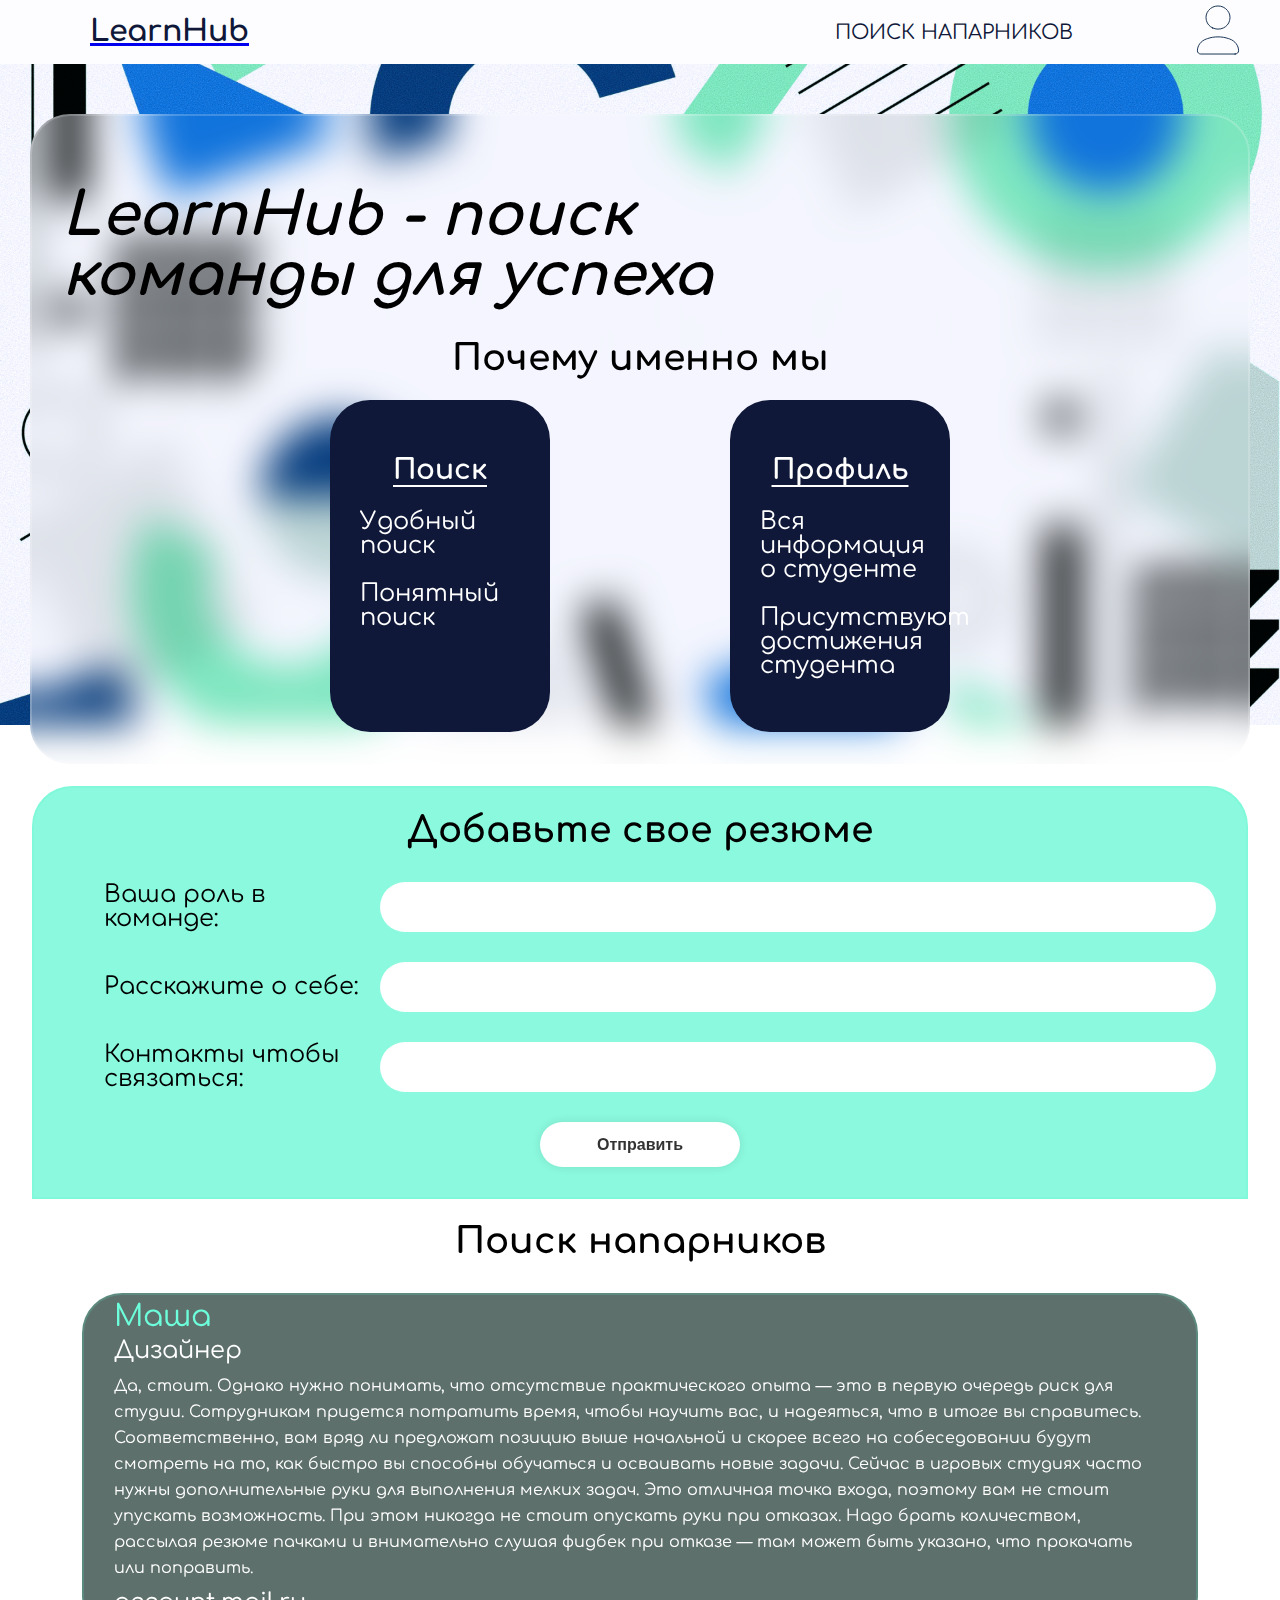
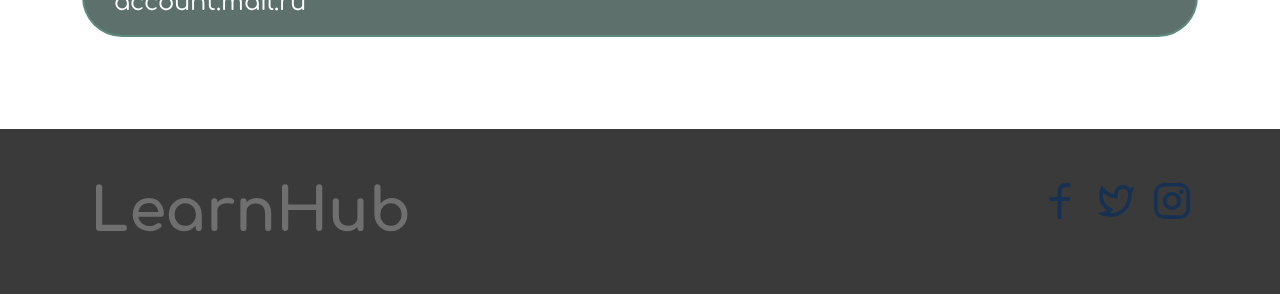
==== index.html @ a78d725a "Функция добавления нового пользователя" ====
<!DOCTYPE html>
<html lang="en">
<head>
    <meta charset="UTF-8">
    <link rel="preconnect" href="https://fonts.googleapis.com">
    <link rel="preconnect" href="https://fonts.gstatic.com" crossorigin>
    <link href="https://fonts.googleapis.com/css2?family=Comfortaa:wght@300..700&display=swap" rel="stylesheet">
    <link href="css/style.css" rel="stylesheet">

    <title>LearnHub</title>
</head>
<body>
    <header class="main-header">
        <nav class="main-nav">
            <a class="logo" href="#">
                <h1>LearnHub</h1>
            </a>
            <ul class="site-navigation">
                <li class="site-navigation-item">
                  <a href="#">Поиск напарников</a>
                </li>
            </ul>
            <a class="search" href="registration.html">
                <img src="img/icon.svg" width="50" height="50" alt="Профиль пользователя">
            </a>
        </nav>
    </header>
    <main class="main-content"> 
        <section class="information">
            <div class="hero">
                <h1>LearnHub - поиск команды для успеха</h1>
            </div>
    
            <div class="why-us">  
                <h2>Почему именно мы</h2>
                <def class="card-block">
                    <ul class="card">
                        <h3>Поиск</h3>
                        <li> 
                            <p>Удобный поиск</p>
                        </li>
                        <li> 
                            <p>Понятный поиск</p>
                        </li>
                    </ul>
                    <ul class="card">
                        <h3>Профиль</h3>
                        <li> 
                            <p>Вся информация о студенте</p>
                        </li>
                        <li> 
                            <p>Присутствуют достижения студента</p>
                        </li>
                    </ul>
                </def>
            </div>
        </section>

        <section class="finding-partner">
            <div class="addendum">
                <h2>Добавьте свое резюме</h2>
                <form action="">
                    <ul class="addendum-list">
                        <li class="input-box"><p>Ваша роль в команде:</p><input type="text" class="role" required></li>
                        <li class="input-box"><p>Расскажите о себе:</p><input type="text" class="about-me" required></li>
                        <li class="input-box"><p>Контакты чтобы связаться:</p><input type="text" class="contacts" required></li>
                    </ul>
                    <div style="text-align:center">
                        <button class="btn">Отправить</button>
                    </div>
                </form>
            </div>
            <div class="list" id = "out">
                <h2>Поиск напарников</h2>
                <div class="new-user">
                    <p class="name-user">Маша</p>
                    <p>Дизайнер</p>
                    <p class="about-me-user">Да, стоит. Однако нужно понимать, что отсутствие практического опыта — это в первую очередь риск для студии. 
                        Сотрудникам придется потратить время, чтобы научить вас, и надеяться, что в итоге вы справитесь. Соответственно, 
                        вам вряд ли предложат позицию выше начальной и скорее всего на собеседовании будут смотреть на то, как быстро вы 
                        способны обучаться и осваивать новые задачи.

                        Сейчас в игровых студиях часто нужны дополнительные руки для выполнения мелких задач. Это отличная точка входа, 
                        поэтому вам не стоит упускать возможность. При этом никогда не стоит опускать руки при отказах. Надо брать количеством, 
                        рассылая резюме пачками и внимательно слушая фидбек при отказе — там может быть указано, что прокачать или поправить.</p>
                    <p>account.mail.ru</p>
                </div>

            </div>
        </section>
    </main>
    <footer class="main-footer">
        <div class="footer-container">
            <a class="down-logo" href="#">
                <h1>LearnHub</h1>
            </a>
            <ul class="social-list">
                <li class="social-list-item"> 
                    <img src="img/facebook.svg" width="36" height="36" alt="Картика">
                </li>
                <li class="social-list-item">
                    <img src="img/twitter.svg" width="36" height="36" alt="Картика">
                </li>
                <li class="social-list-item">
                    <img src="img/instagram.svg" width="36" height="36" alt="Картика">
                </li>
            </ul>
        </div>
    </footer>
<script src="js/index-script.js"></script>
</body>
</html>
---- css/style.css ----
body {
    font-family: "Comfortaa";
    font-size: 24px;
    line-height: 24px;
    background-attachment: fixed;
    margin: 0;
    background-image: url("../img/background.jpg");
    background-repeat: no-repeat;
    background-size: contain;
}

.main-header {
    background: #fdfdff;
    position: fixed;
    top: 0;
    z-index: 4;

    width: 90vw;
    padding: 0 90px;
    margin-bottom: 15px;
}

.main-nav{
    display: flex;
}

.logo {
    margin-right: auto;
}

.logo h1{
    font-size: 30px;
    color: #0F1839;
}

.site-navigation {
    padding: 0;
    margin: auto 0;
    list-style: none;
}

.site-navigation-item a {
    font-size: 20px;
    line-height: 18px;
    color: #0F1839;
    text-transform: uppercase;
    text-decoration: none;
}

.search {
    width: 49px;
    margin: auto 0;
}
  
.search {
    margin-left: 120px;
}

.main-content {
    color: #000000;
    margin-top: 74px;
    padding-top: 40px;
    padding-bottom: 40px;
}

/* Блок information */
.hero {
    width: 1480px;
    margin: 0 auto;
    margin-bottom: 40px;
}

.hero h1 {
    font-size: 60px;
    line-height: 60px;
    font-style: italic;
    width: 870px;
}

.hero-img {
    width: 304px;
    margin-right: 50px;
}

.why-us {
    width: 620px;
    margin: 0 auto;
}

.why-us h2 {
    text-align: center;
}

.card-block {
    display: flex;
    justify-content: space-between;
}

.card {
    color: #ffffff;
    background-color: #0F1839;
    width: 160px;
    margin: 0;
    padding: 30px;
    list-style: none;
    border-radius: 40px;
}

h3 {
    text-decoration: underline;
    text-decoration-color: #ffffff;
    text-underline-position: under;
    text-align: center;
}

.information {
    background: transparent;
    border: 2px solid rgb(255, 255, 255, .2);
    backdrop-filter: blur(20px);

    margin: 0 30px;
    padding: 30px;
    border-radius: 40px;
    margin-bottom: 20px;
}

/* Блок finding-partner */
.finding-partner {
    background: transparent;
    border: 2px solid rgb(255, 255, 255, 0.2);
    backdrop-filter: blur(20px);

    padding: 0;
    margin: 0 30px;
    border-radius: 40px;
}

.addendum {
    background: rgba(88, 247, 207, 0.7);
    border: 2px solid rgba(88, 247, 207, 0.2);

    margin: 0;
    padding: 30px;
    border-radius: 40px 40px 0 0;
}

.addendum h2 {
    margin: 0;
    padding: 0;
    text-align: center;
    margin-bottom: 40px;
}

.addendum ul {
    margin: 0;
    padding: 0;
    list-style: none;
    margin-left: 40px;
}

.addendum .btn{
    width: 200px;
    height: 45px;
    background: #fff;
    border: none;
    outline: none;
    border-radius: 40px;
    box-shadow: 0 0 10px rgb(0, 0, 0, .1);
    cursor: pointer;
    font-size: 16px;
    color: #333;
    font-weight: 600;
}

.addendum .btn:active{
    background: #000000;
    color: #ffffff;
}

.addendum-list li {
    margin: 0;
    padding: 0;
    display: flex;
}

.addendum-list p {
    margin: 0;
    padding: 0;
    width: 400px;
    margin: auto 0;
}

.addendum .input-box{
    width: 100%;
    height: 50px;
    margin: 30px 0;
    position: relative;
}

.input-box input{
    width: 100%;
    background: #fff;
    border: none;
    outline: none;
    border: 2px solid rgb(255, 255, 255, .2);
    border-radius: 40px;
    font-size: 16px;
    color: #000000;
    padding: 20px 45px 20px 20px;
}

.list {
    margin: 0;
    padding: 30px;
}

.list h2 {
    margin: 0;
    padding: 0;
    text-align: center;
    margin-bottom: 40px;
}

.new-user {
    background: rgba(24, 51, 44, 0.7);
    border: 2px solid rgba(88, 247, 207, 0.2);
    color: rgb(255, 255, 255);

    margin: 0;
    padding: 0;
    margin: 20px;
    padding: 10px 30px;
    border-radius: 40px;
}

.new-user p {
    margin: 0;
    padding: 0;
    margin-bottom: 10px;
}

.name-user {
    font-size: 30px;
    color: rgb(109, 255, 219);
}

.about-me-user {
    font-size: 16px;
    font-weight: 400;
    line-height: 26px;
}

/* Блок footer */
.main-footer {
    background-color: #3A3A3A;
    padding: 30px 90px;
}

.footer-container {
    display: flex;
    justify-content: space-between;
}

.down-logo {
    font-size: 30px;
    text-decoration: none;
    color: #6F6F6F;
}

.social-list {
    display: flex;
    justify-content: space-between;
    list-style: none;
}

.social-list-item {
    margin-left: 20px;
}
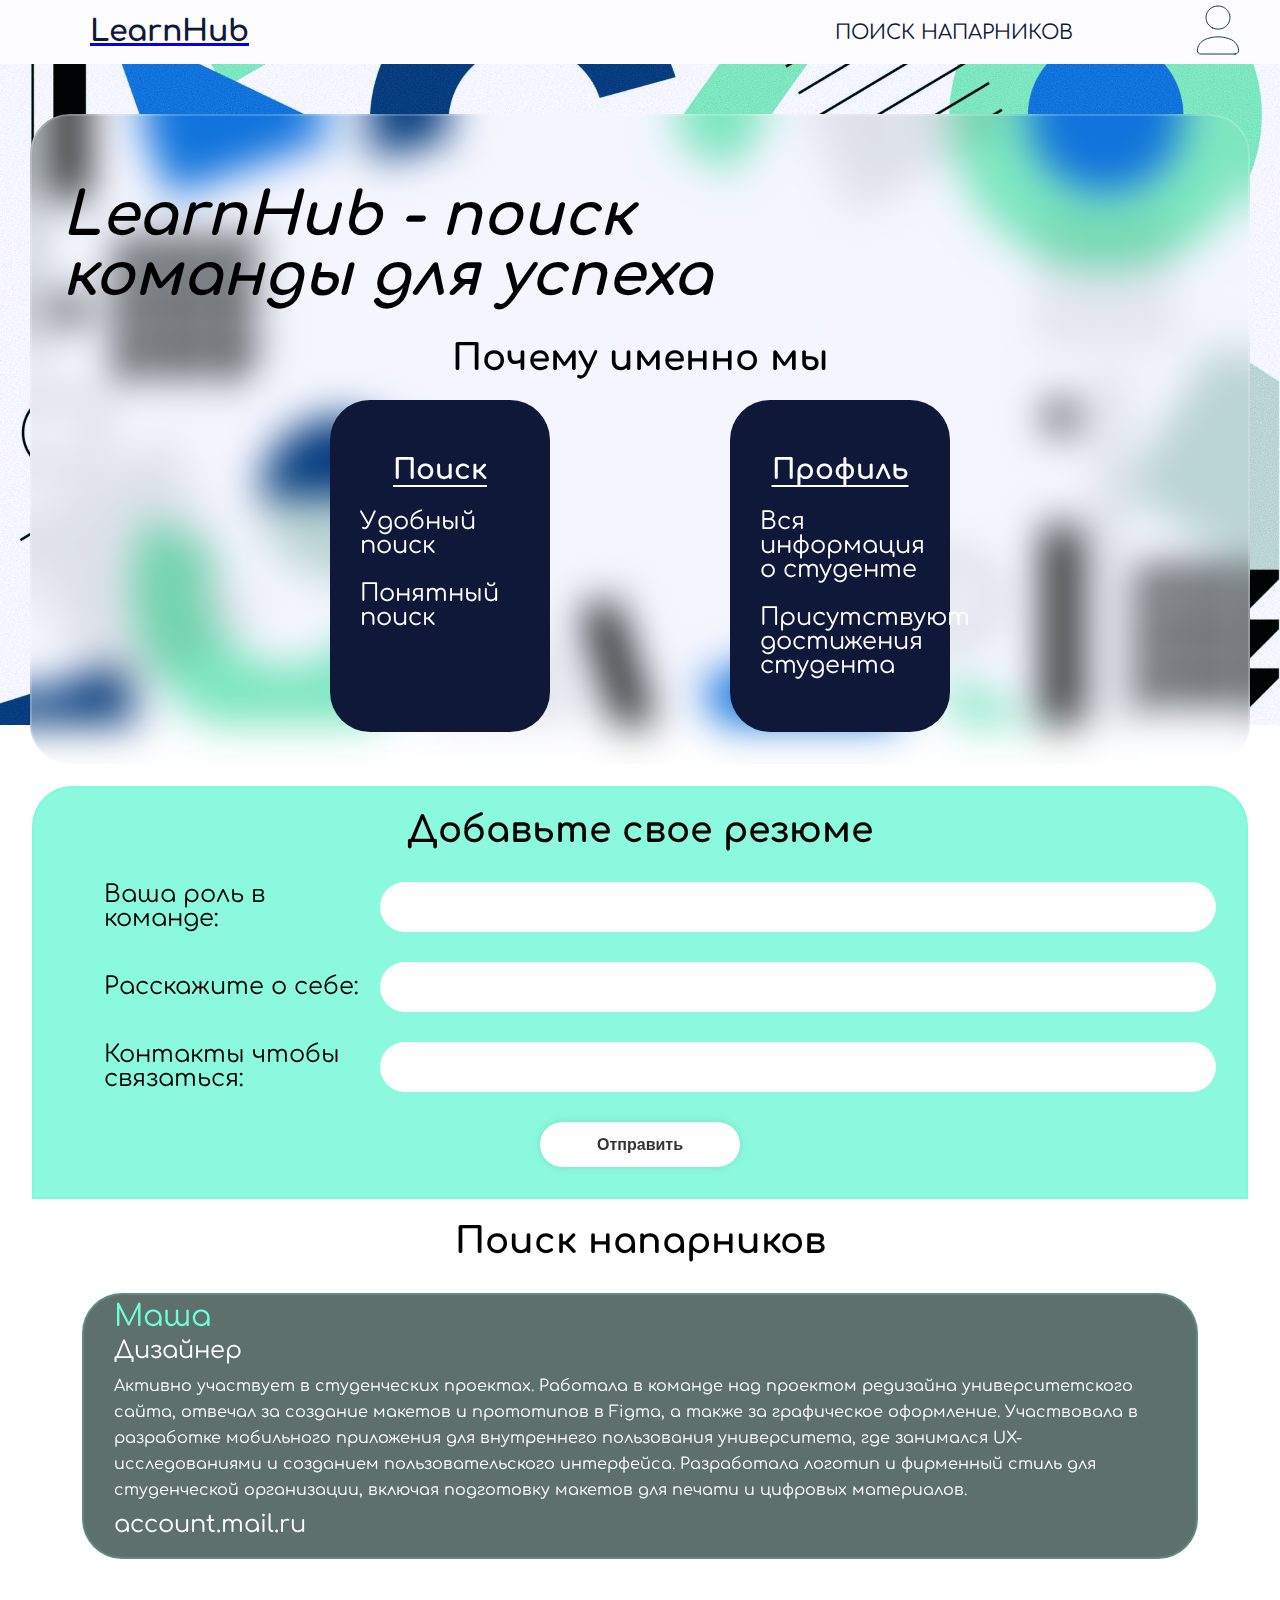
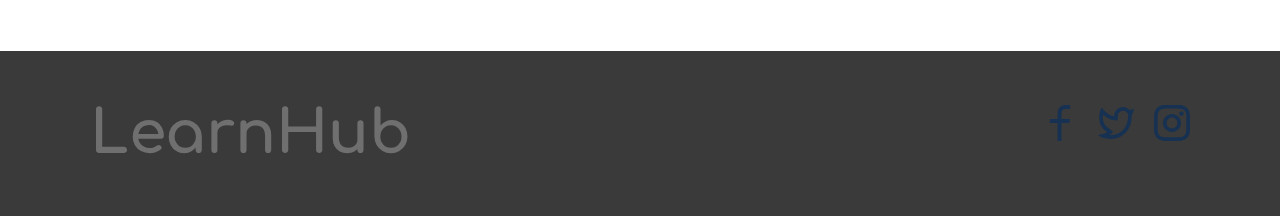
==== commit fad0128c: "Небольшая поправка" ====
--- a/index.html
+++ b/index.html
@@ -75,14 +75,11 @@
                 <div class="new-user">
                     <p class="name-user">Маша</p>
                     <p>Дизайнер</p>
-                    <p class="about-me-user">Да, стоит. Однако нужно понимать, что отсутствие практического опыта — это в первую очередь риск для студии. 
-                        Сотрудникам придется потратить время, чтобы научить вас, и надеяться, что в итоге вы справитесь. Соответственно, 
-                        вам вряд ли предложат позицию выше начальной и скорее всего на собеседовании будут смотреть на то, как быстро вы 
-                        способны обучаться и осваивать новые задачи.
-
-                        Сейчас в игровых студиях часто нужны дополнительные руки для выполнения мелких задач. Это отличная точка входа, 
-                        поэтому вам не стоит упускать возможность. При этом никогда не стоит опускать руки при отказах. Надо брать количеством, 
-                        рассылая резюме пачками и внимательно слушая фидбек при отказе — там может быть указано, что прокачать или поправить.</p>
+                    <p class="about-me-user">Активно участвует в студенческих проектах. Работала в команде над проектом редизайна 
+                        университетского сайта, отвечал за создание макетов и прототипов в Figma, а также за графическое оформление. 
+                        Участвовала в разработке мобильного приложения для внутреннего пользования университета, где занимался UX-исследованиями 
+                        и созданием пользовательского интерфейса. Разработала логотип и фирменный стиль для студенческой организации, включая 
+                        подготовку макетов для печати и цифровых материалов.</p>
                     <p>account.mail.ru</p>
                 </div>
 
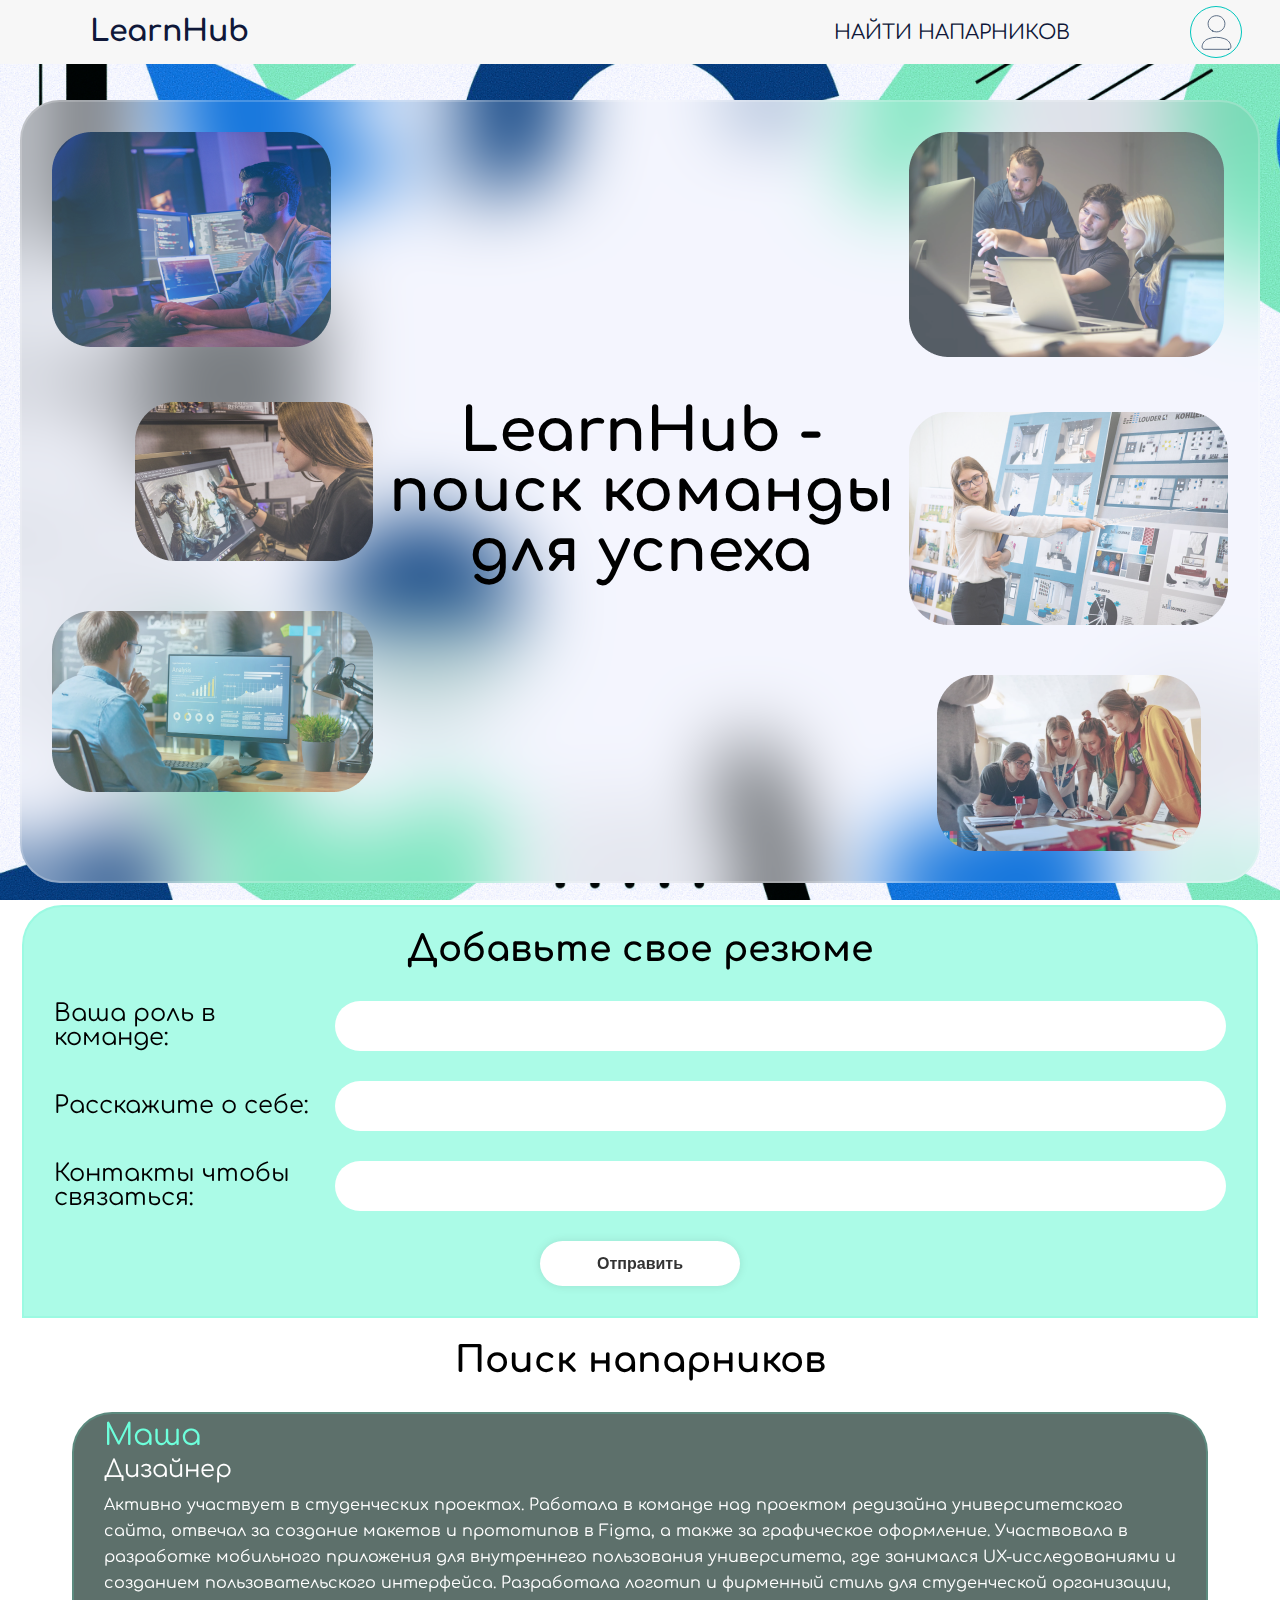
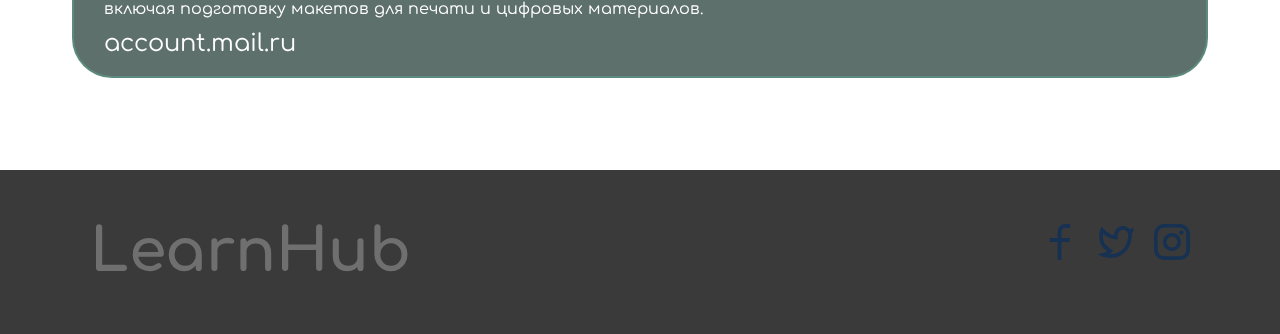
==== commit 312feef7: "Новый блок information" ====
--- a/index.html
+++ b/index.html
@@ -17,46 +17,32 @@
             </a>
             <ul class="site-navigation">
                 <li class="site-navigation-item">
-                  <a href="#">Поиск напарников</a>
+                  <a href="#finding-partner-1" onclick="slowScroll('#finding-partner-1')">Найти напарников</a>
                 </li>
             </ul>
             <a class="search" href="registration.html">
-                <img src="img/icon.svg" width="50" height="50" alt="Профиль пользователя">
+                <img src="img/icon.svg" width="35" height="35" alt="Профиль пользователя">
             </a>
         </nav>
     </header>
     <main class="main-content"> 
         <section class="information">
-            <div class="hero">
+            <div class="image1-column">
+                <img src="img/image-6.png" width="279" height="215" alt="Картинка">
+                <img src="img/image-1.png" width="238" height="159" alt="Картинка">
+                <img src="img/image-2.png" width="321" height="181" alt="Картинка">
+            </div>
+            <div class="title">
                 <h1>LearnHub - поиск команды для успеха</h1>
             </div>
-    
-            <div class="why-us">  
-                <h2>Почему именно мы</h2>
-                <def class="card-block">
-                    <ul class="card">
-                        <h3>Поиск</h3>
-                        <li> 
-                            <p>Удобный поиск</p>
-                        </li>
-                        <li> 
-                            <p>Понятный поиск</p>
-                        </li>
-                    </ul>
-                    <ul class="card">
-                        <h3>Профиль</h3>
-                        <li> 
-                            <p>Вся информация о студенте</p>
-                        </li>
-                        <li> 
-                            <p>Присутствуют достижения студента</p>
-                        </li>
-                    </ul>
-                </def>
+            <div class="image2-column">
+                <img src="img/image-3.png" width="315" height="225" alt="Картинка">
+                <img src="img/image-4.png" width="319" height="213" alt="Картинка">
+                <img src="img/image-5.png" width="264" height="176" alt="Картинка">
             </div>
         </section>
 
-        <section class="finding-partner">
+        <section class="finding-partner" id="finding-partner-1">
             <div class="addendum">
                 <h2>Добавьте свое резюме</h2>
                 <form action="">
@@ -82,7 +68,6 @@
                         подготовку макетов для печати и цифровых материалов.</p>
                     <p>account.mail.ru</p>
                 </div>
-
             </div>
         </section>
     </main>
@@ -105,5 +90,6 @@
         </div>
     </footer>
 <script src="js/index-script.js"></script>
+<script src="https://ajax.googleapis.com/ajax/libs/jquery/3.7.1/jquery.min.js"></script>
 </body>
 </html>--- a/css/style.css
+++ b/css/style.css
@@ -6,11 +6,11 @@
     margin: 0;
     background-image: url("../img/background.jpg");
     background-repeat: no-repeat;
-    background-size: contain;
+    background-size: cover;
 }
 
 .main-header {
-    background: #fdfdff;
+    background: #f7f7f7;
     position: fixed;
     top: 0;
     z-index: 4;
@@ -26,6 +26,7 @@
 
 .logo {
     margin-right: auto;
+    text-decoration: none;
 }
 
 .logo h1{
@@ -47,96 +48,100 @@
     text-decoration: none;
 }
 
-.search {
-    width: 49px;
-    margin: auto 0;
+.site-navigation-item a:hover {
+    opacity: 0.5;
+}
+
+.site-navigation-item a:active {
+    opacity: 0.3;
 }
   
 .search {
+    width: 50px;
+    height: 50px;
+    display: flex;
+    align-items: center;
+    justify-content: center;
+    margin: auto 0;
+
     margin-left: 120px;
+    border: 1px solid #00c6bd;
+    border-radius: 50%;
+}
+
+.search:hover {
+    opacity: 0.5;
+}
+
+.search:active {
+    opacity: 0.3;
 }
 
 .main-content {
     color: #000000;
-    margin-top: 74px;
+    margin: 0 20px;
+    margin-top: 60px;
     padding-top: 40px;
     padding-bottom: 40px;
 }
 
 /* Блок information */
-.hero {
-    width: 1480px;
-    margin: 0 auto;
-    margin-bottom: 40px;
-}
-
-.hero h1 {
-    font-size: 60px;
-    line-height: 60px;
-    font-style: italic;
-    width: 870px;
-}
-
-.hero-img {
-    width: 304px;
-    margin-right: 50px;
-}
-
-.why-us {
-    width: 620px;
-    margin: 0 auto;
-}
-
-.why-us h2 {
-    text-align: center;
-}
-
-.card-block {
-    display: flex;
-    justify-content: space-between;
-}
-
-.card {
-    color: #ffffff;
-    background-color: #0F1839;
-    width: 160px;
-    margin: 0;
-    padding: 30px;
-    list-style: none;
-    border-radius: 40px;
-}
-
-h3 {
-    text-decoration: underline;
-    text-decoration-color: #ffffff;
-    text-underline-position: under;
-    text-align: center;
-}
 
 .information {
     background: transparent;
     border: 2px solid rgb(255, 255, 255, .2);
-    backdrop-filter: blur(20px);
-
-    margin: 0 30px;
+    backdrop-filter: blur(40px);
+
+    margin: 0;
     padding: 30px;
     border-radius: 40px;
     margin-bottom: 20px;
+
+    display: flex;
+    justify-content: space-between;
+}
+
+.image1-column, .image2-column {
+    width: 620px;
+}
+
+.image1-column img, .image2-column img {
+    margin-bottom: 50px;
+}
+
+.image1-column img:nth-child(2), .image2-column img:nth-child(2) {
+    display: block;
+    margin-left: auto;
+
+}
+
+.image1-column img:last-child, .image2-column img:last-child {
+    display: block;
+    margin: 0 auto;
+}
+
+.title h1 {
+    margin: 0;
+    padding: 0;
+    font-size: 60px;
+    line-height: 60px;
+    text-align: center;
+    margin-top: 270px;
 }
 
 /* Блок finding-partner */
 .finding-partner {
     background: transparent;
     border: 2px solid rgb(255, 255, 255, 0.2);
-    backdrop-filter: blur(20px);
-
-    padding: 0;
-    margin: 0 30px;
+    backdrop-filter: blur(40px);
+
+    padding: 0;
+    margin: 0;
     border-radius: 40px;
 }
 
 .addendum {
-    background: rgba(88, 247, 207, 0.7);
+    background: rgba(88, 247, 207, 0.5);
     border: 2px solid rgba(88, 247, 207, 0.2);
 
     margin: 0;
@@ -155,7 +160,6 @@
     margin: 0;
     padding: 0;
     list-style: none;
-    margin-left: 40px;
 }
 
 .addendum .btn{
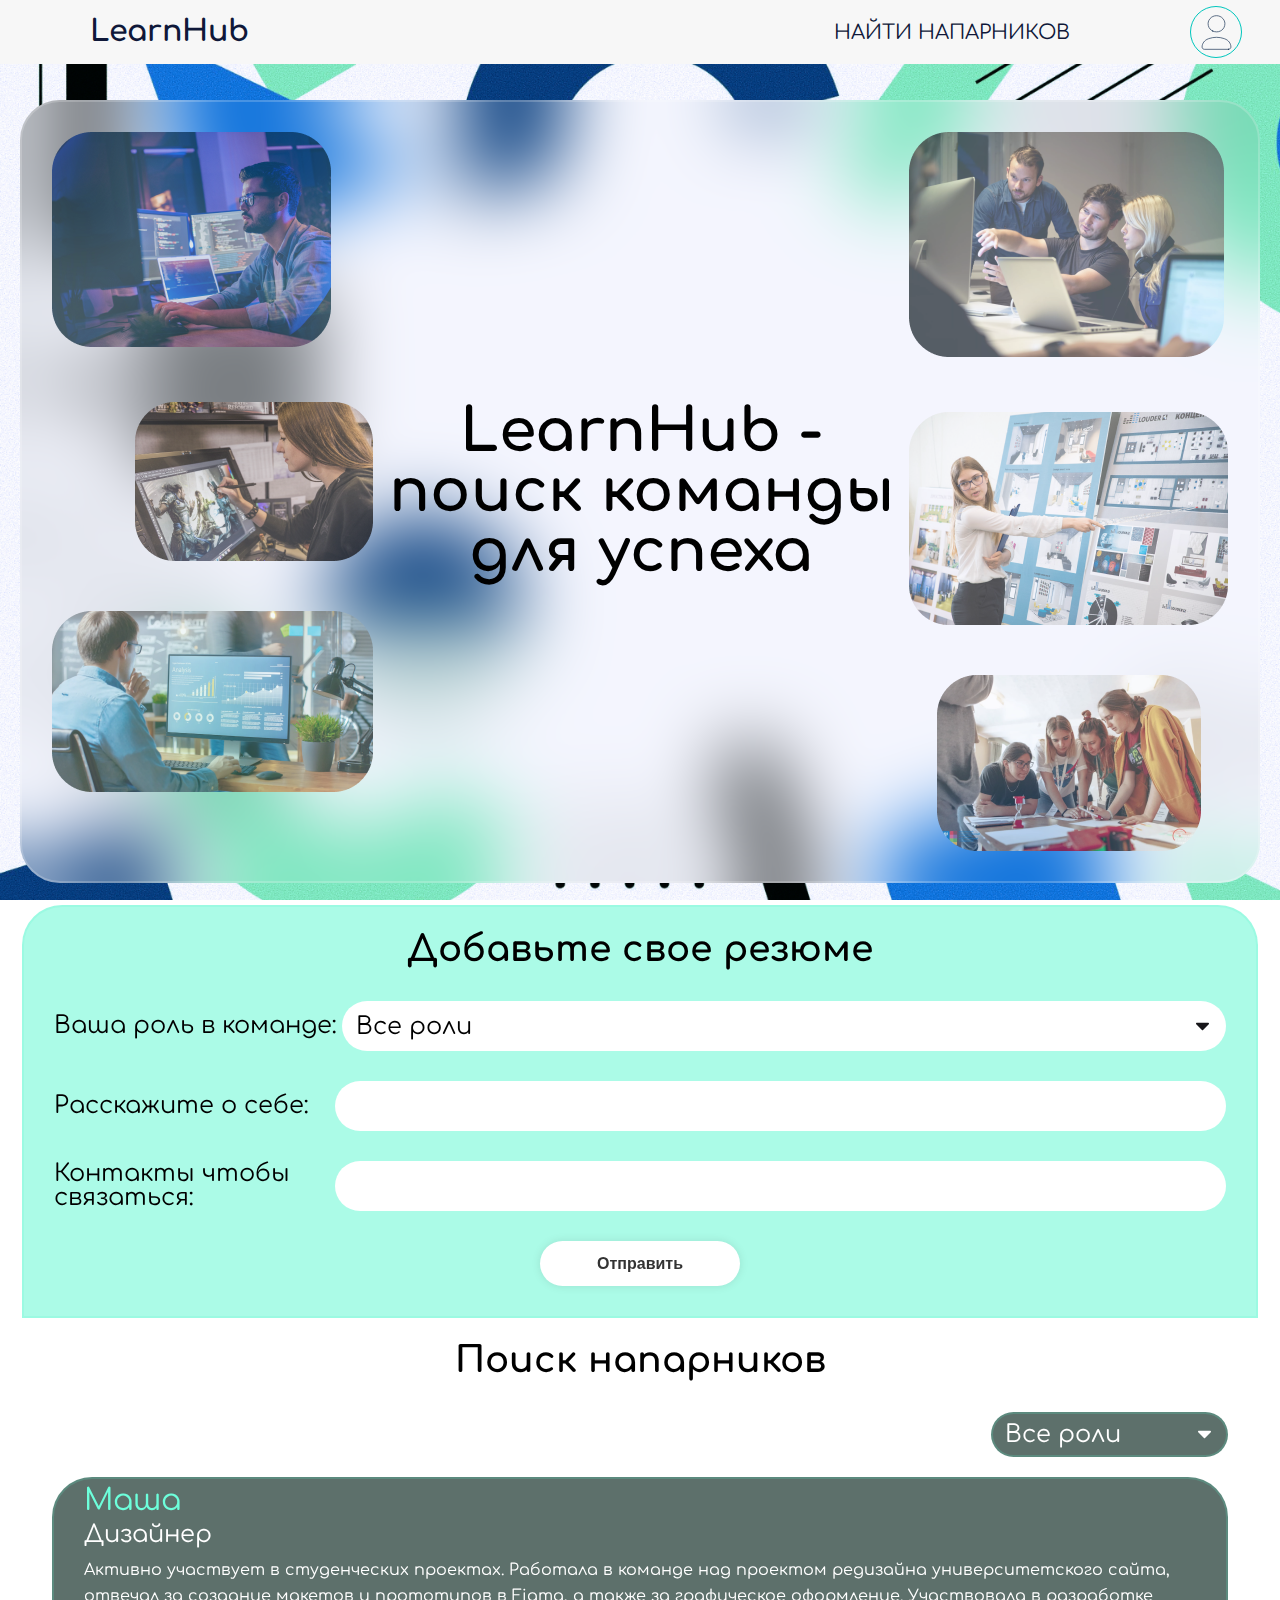
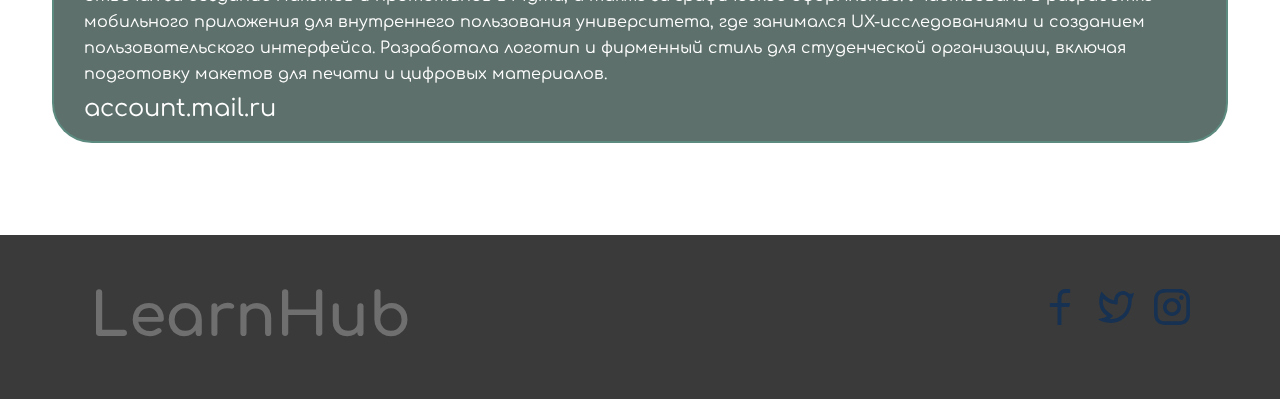
==== commit d091de42: "Фильтр" ====
--- a/index.html
+++ b/index.html
@@ -47,7 +47,17 @@
                 <h2>Добавьте свое резюме</h2>
                 <form action="">
                     <ul class="addendum-list">
-                        <li class="input-box"><p>Ваша роль в команде:</p><input type="text" class="role" required></li>
+                        <li class="input-box-filter">
+                            <p>Ваша роль в команде:</p>
+                            <select class="input-filter" name="role-filter">
+                                <option value="leader">Тимлид</option>
+                                <option value="designer">Дизайнер</option>
+                                <option value="developer">Разработчик</option>
+                                <option value="gameDesigner">Геймдизайнер</option>
+                                <option value="analyst">Аналитик</option>
+                                <option value="all" selected>Все роли</option>
+                            </select>
+                        </li>
                         <li class="input-box"><p>Расскажите о себе:</p><input type="text" class="about-me" required></li>
                         <li class="input-box"><p>Контакты чтобы связаться:</p><input type="text" class="contacts" required></li>
                     </ul>
@@ -58,7 +68,15 @@
             </div>
             <div class="list" id = "out">
                 <h2>Поиск напарников</h2>
-                <div class="new-user">
+                <select class="filter" name="role-filter">
+                    <option value="leader">Тимлид</option>
+                    <option value="designer">Дизайнер</option>
+                    <option value="developer">Разработчик</option>
+                    <option value="gameDesigner">Геймдизайнер</option>
+                    <option value="analyst">Аналитик</option>
+                    <option value="all" selected>Все роли</option>
+                </select>
+                <div class="new-user" data-category="designer">
                     <p class="name-user">Маша</p>
                     <p>Дизайнер</p>
                     <p class="about-me-user">Активно участвует в студенческих проектах. Работала в команде над проектом редизайна 
--- a/css/style.css
+++ b/css/style.css
@@ -187,14 +187,21 @@
     display: flex;
 }
 
-.addendum-list p {
+.input-box p {
     margin: 0;
     padding: 0;
     width: 400px;
     margin: auto 0;
 }
 
-.addendum .input-box{
+.input-box-filter p {
+    margin: 0;
+    padding: 0;
+    width: 387px;
+    margin: auto 0;
+}
+
+.addendum .input-box, .addendum .input-box-filter{
     width: 100%;
     height: 50px;
     margin: 30px 0;
@@ -213,6 +220,40 @@
     padding: 20px 45px 20px 20px;
 }
 
+.input-filter {
+    width: 100%;
+    font-family: "Comfortaa";
+    display: flex;
+    padding: 7px 32px 7px 12px;
+    box-sizing: border-box;
+    margin: 0;
+    font-size: inherit;
+    border: 2px solid rgb(255, 255, 255, .2);
+    border-radius: 40px;
+    -moz-appearance: none;
+    -webkit-appearance: none;
+    appearance: none;
+    background-repeat: no-repeat, repeat;
+    background-position: right 15px top 50%;
+    background-size: 13px auto;
+
+    color: #000000;
+    background-color: rgba(255, 255, 255, 1);
+    background-image: url("data:image/svg+xml;charset=US-ASCII,%3Csvg%20xmlns%3D%22http%3A%2F%2Fwww.w3.org%2F2000%2Fsvg%22%20width%3D%22292.4%22%20height%3D%22292.4%22%3E%3Cpath%20fill%3D%22%2317161a%22%20d%3D%22M287%2069.4a17.6%2017.6%200%200%200-13-5.4H18.4c-5%200-9.3%201.8-12.9%205.4A17.6%2017.6%200%200%200%200%2082.2c0%205%201.8%209.3%205.4%2012.9l128%20127.9c3.6%203.6%207.8%205.4%2012.8%205.4s9.2-1.8%2012.8-5.4L287%2095c3.5-3.5%205.4-7.8%205.4-12.8%200-5-1.9-9.2-5.5-12.8z%22%2F%3E%3C%2Fsvg%3E");
+}
+
+.input-filter::-ms-expand {
+    display: none;
+}
+
+.input-filter:focus {
+    outline-offset: 0;
+}
+
+.hidden {
+    display: none;
+}
+
 .list {
     margin: 0;
     padding: 30px;
@@ -223,6 +264,36 @@
     padding: 0;
     text-align: center;
     margin-bottom: 40px;
+}
+
+.filter {
+    font-family: "Comfortaa";
+    display: flex;
+    padding: 7px 32px 7px 12px;
+    box-sizing: border-box;
+    margin: 0 0 20px auto;
+    font-size: inherit;
+    border: none;
+    border-radius: 40px;
+    -moz-appearance: none;
+    -webkit-appearance: none;
+    appearance: none;
+    background-repeat: no-repeat, repeat;
+    background-position: right 15px top 50%;
+    background-size: 13px auto;
+
+    color: #ffffff;
+    background-color: rgba(24, 51, 44, 0.7);
+    border: 2px solid rgba(88, 247, 207, 0.2);
+    background-image: url("data:image/svg+xml;charset=US-ASCII,%3Csvg%20xmlns%3D%22http%3A%2F%2Fwww.w3.org%2F2000%2Fsvg%22%20width%3D%22292.4%22%20height%3D%22292.4%22%3E%3Cpath%20fill%3D%22%23ffffff%22%20d%3D%22M287%2069.4a17.6%2017.6%200%200%200-13-5.4H18.4c-5%200-9.3%201.8-12.9%205.4A17.6%2017.6%200%200%200%200%2082.2c0%205%201.8%209.3%205.4%2012.9l128%20127.9c3.6%203.6%207.8%205.4%2012.8%205.4s9.2-1.8%2012.8-5.4L287%2095c3.5-3.5%205.4-7.8%205.4-12.8%200-5-1.9-9.2-5.5-12.8z%22%2F%3E%3C%2Fsvg%3E");
+}
+
+.filter::-ms-expand {
+    display: none;
+}
+
+.filter:focus {
+    outline-offset: 0;
 }
 
 .new-user {
@@ -232,7 +303,7 @@
 
     margin: 0;
     padding: 0;
-    margin: 20px;
+    margin-bottom: 20px;
     padding: 10px 30px;
     border-radius: 40px;
 }
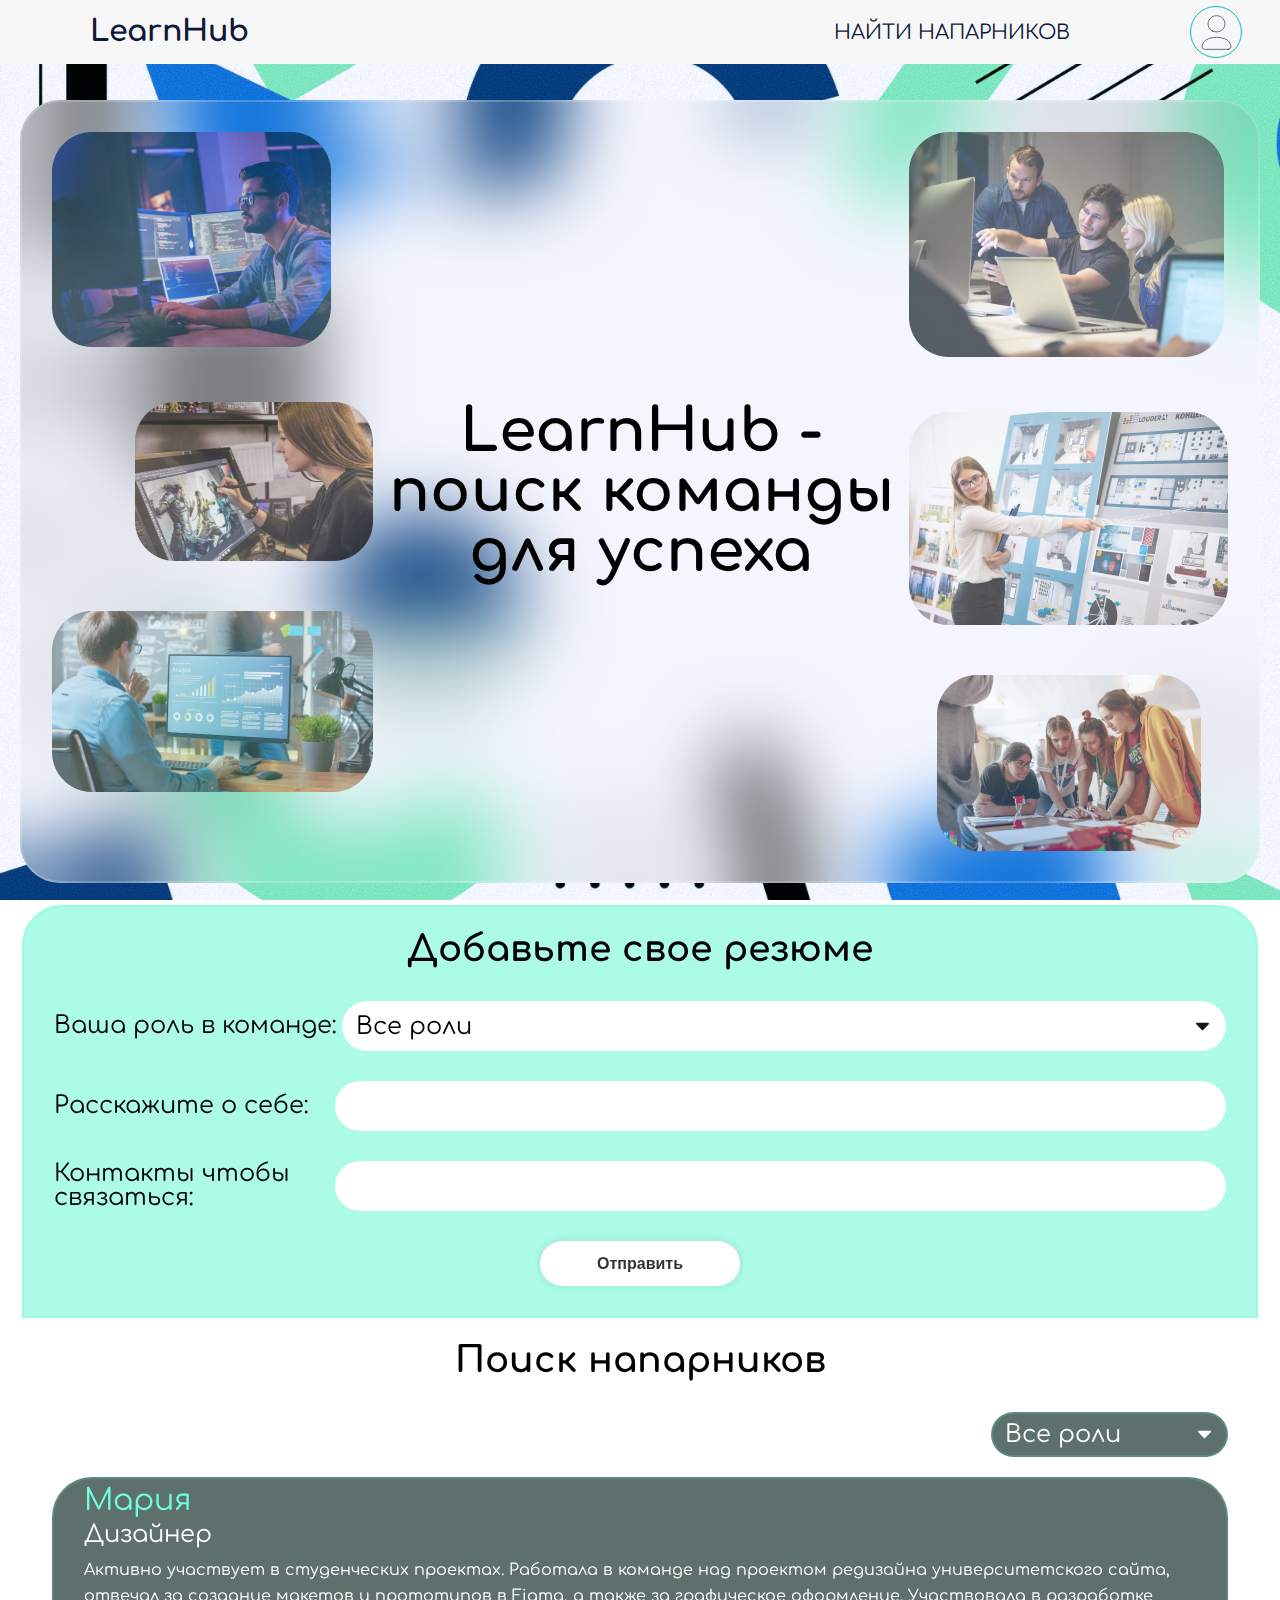
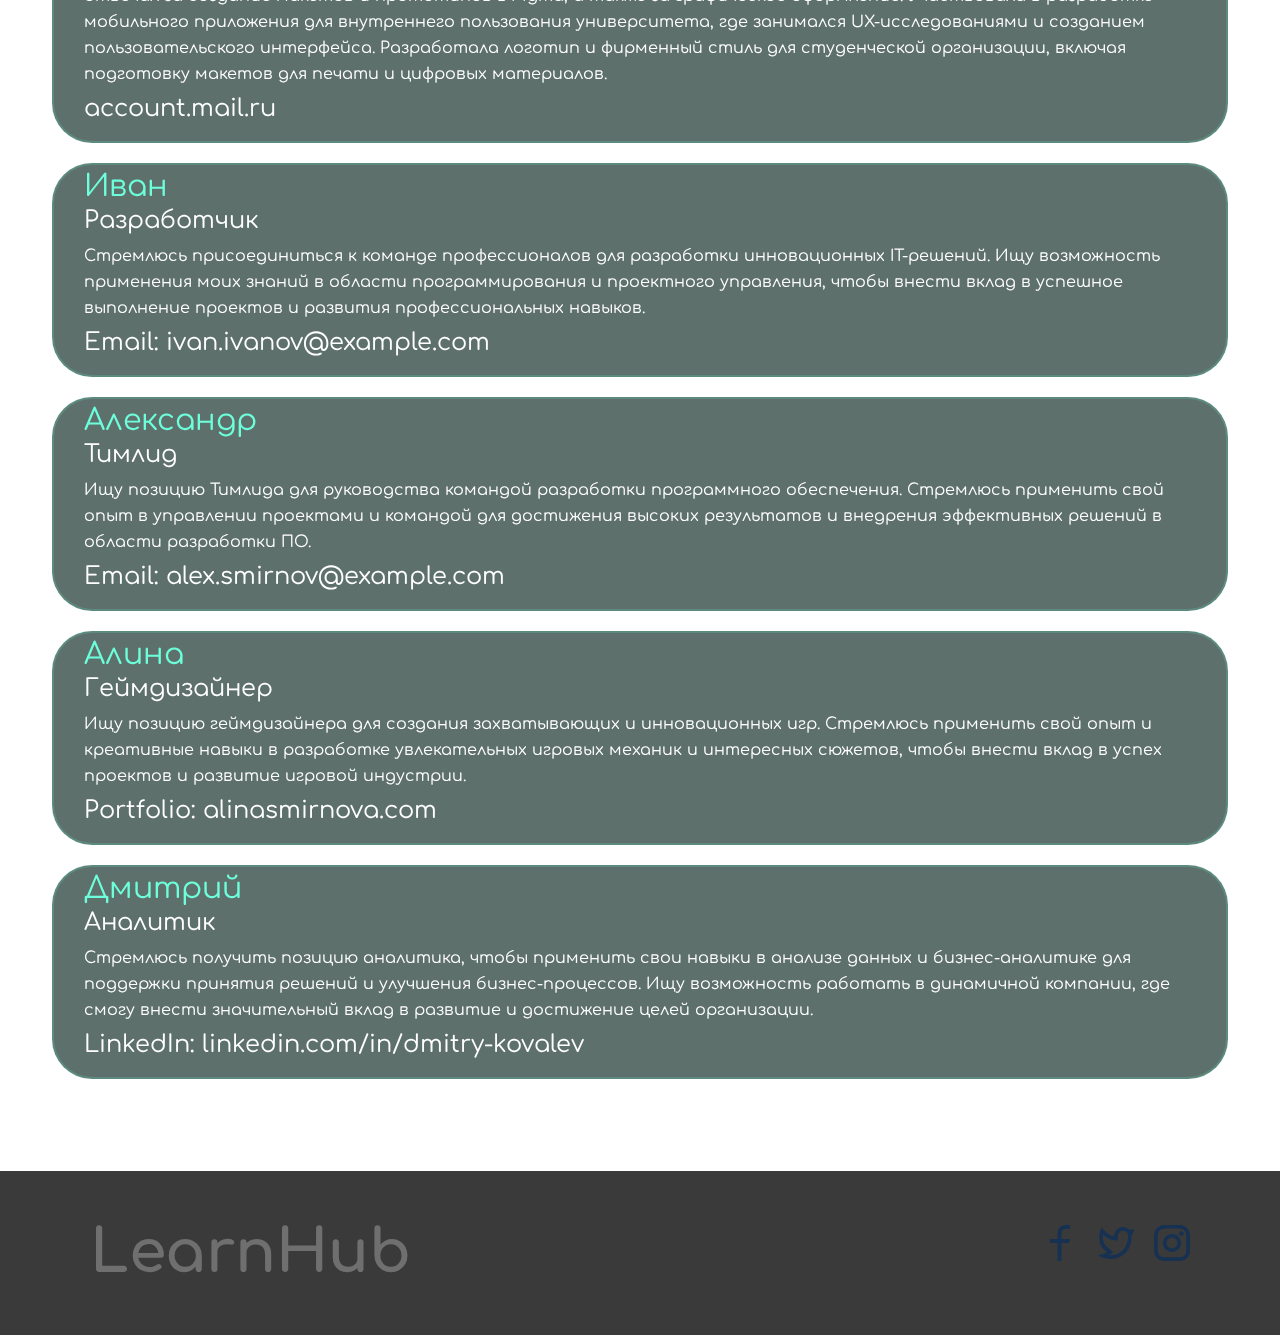
==== commit 2ac9f732: "Новые карточки пользователей" ====
--- a/index.html
+++ b/index.html
@@ -77,7 +77,7 @@
                     <option value="all" selected>Все роли</option>
                 </select>
                 <div class="new-user" data-category="designer">
-                    <p class="name-user">Маша</p>
+                    <p class="name-user">Мария</p>
                     <p>Дизайнер</p>
                     <p class="about-me-user">Активно участвует в студенческих проектах. Работала в команде над проектом редизайна 
                         университетского сайта, отвечал за создание макетов и прототипов в Figma, а также за графическое оформление. 
@@ -85,6 +85,41 @@
                         и созданием пользовательского интерфейса. Разработала логотип и фирменный стиль для студенческой организации, включая 
                         подготовку макетов для печати и цифровых материалов.</p>
                     <p>account.mail.ru</p>
+                </div>
+
+                <div class="new-user" data-category="developer">
+                    <p class="name-user">Иван</p>
+                    <p>Разработчик</p>
+                    <p class="about-me-user">Стремлюсь присоединиться к команде профессионалов для разработки инновационных IT-решений. Ищу возможность 
+                        применения моих знаний в области программирования и проектного управления, чтобы внести вклад в успешное выполнение проектов и 
+                        развития профессиональных навыков.</p>
+                    <p>Email: ivan.ivanov@example.com</p>
+                </div>
+
+                <div class="new-user" data-category="leader">
+                    <p class="name-user">Александр</p>
+                    <p>Тимлид</p>
+                    <p class="about-me-user">Ищу позицию Тимлида для руководства командой разработки программного обеспечения. Стремлюсь применить 
+                        свой опыт в управлении проектами и командой для достижения высоких результатов и внедрения эффективных решений в области разработки ПО.</p>
+                    <p>Email: alex.smirnov@example.com</p>
+                </div>
+
+                <div class="new-user" data-category="gameDesigner">
+                    <p class="name-user">Алина</p>
+                    <p>Геймдизайнер</p>
+                    <p class="about-me-user">Ищу позицию геймдизайнера для создания захватывающих и инновационных игр. Стремлюсь применить свой опыт и 
+                        креативные навыки в разработке увлекательных игровых механик и интересных сюжетов, чтобы внести вклад в успех проектов и 
+                        развитие игровой индустрии.</p>
+                    <p>Portfolio: alinasmirnova.com</p>
+                </div>
+
+                <div class="new-user" data-category="analyst">
+                    <p class="name-user">Дмитрий</p>
+                    <p>Аналитик</p>
+                    <p class="about-me-user">Стремлюсь получить позицию аналитика, чтобы применить свои навыки в анализе данных и бизнес-аналитике 
+                        для поддержки принятия решений и улучшения бизнес-процессов. Ищу возможность работать в динамичной компании, где смогу 
+                        внести значительный вклад в развитие и достижение целей организации.</p>
+                    <p>LinkedIn: linkedin.com/in/dmitry-kovalev</p>
                 </div>
             </div>
         </section>
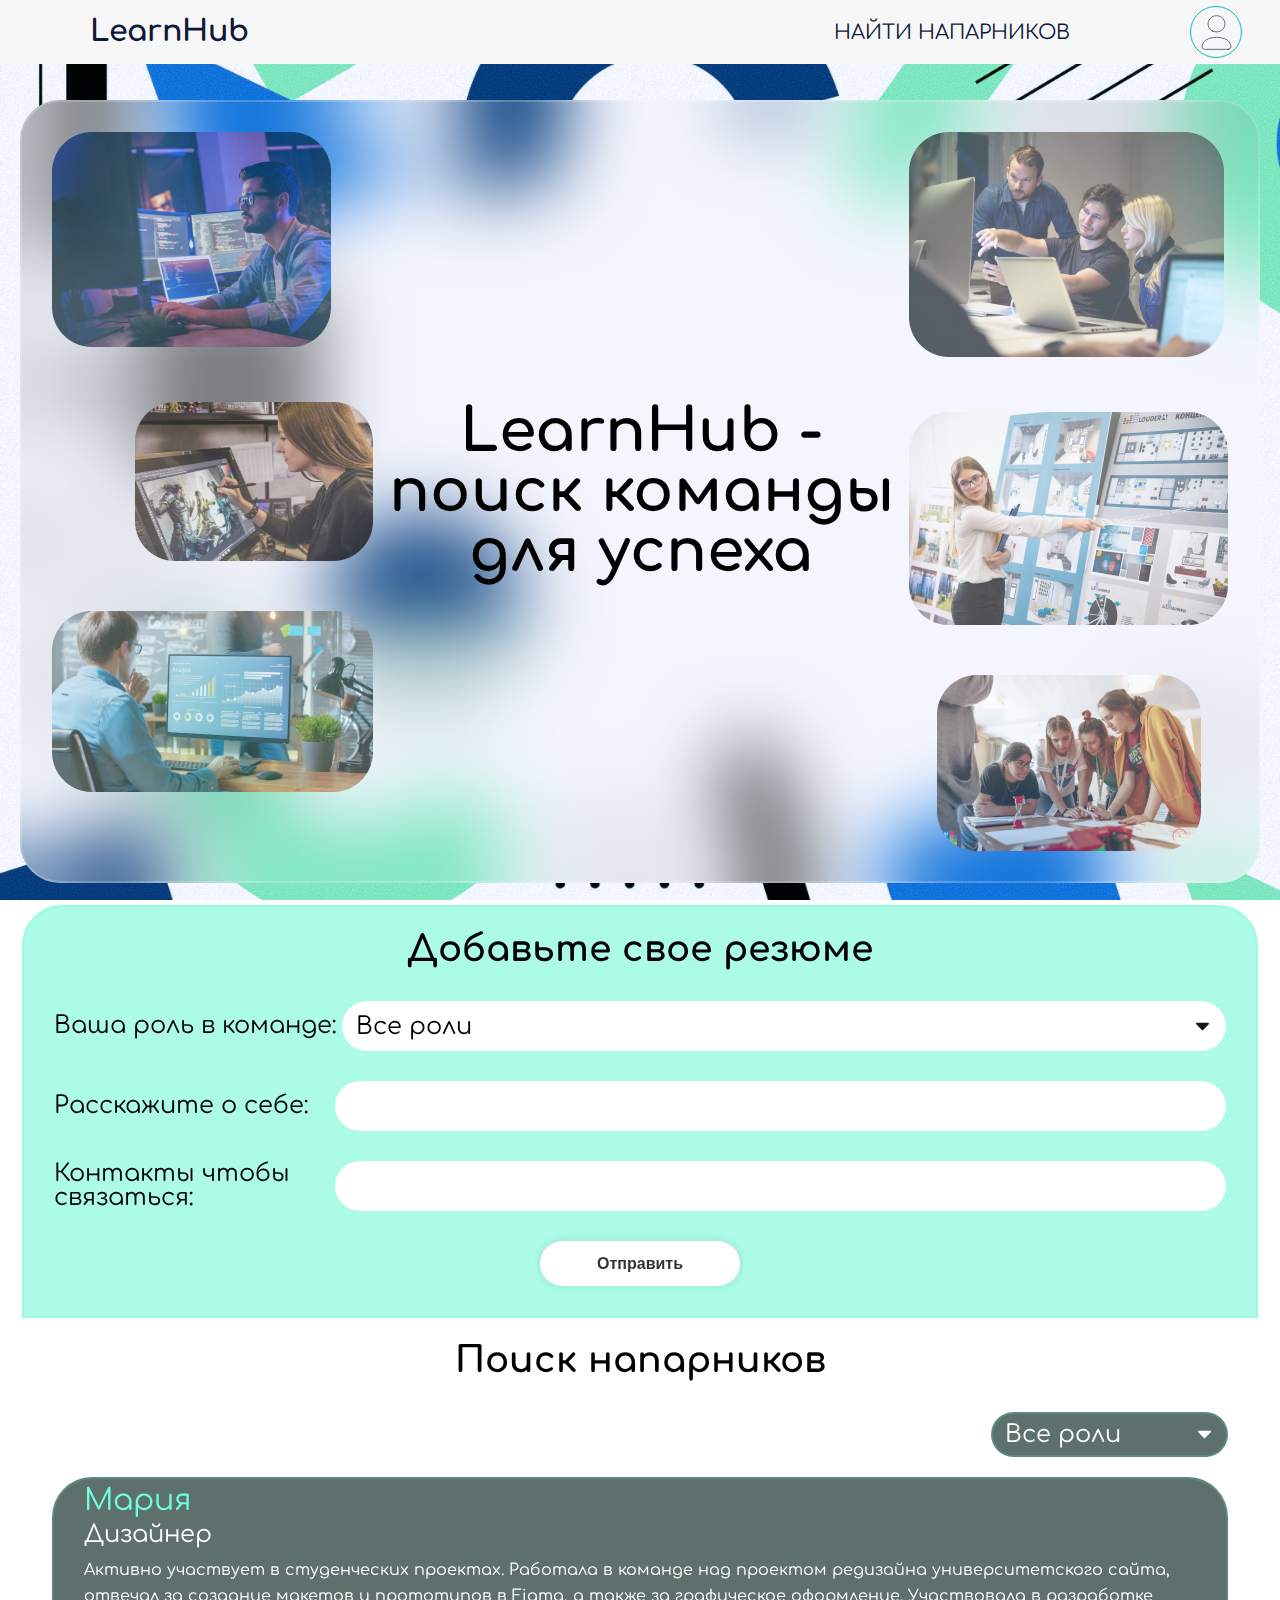
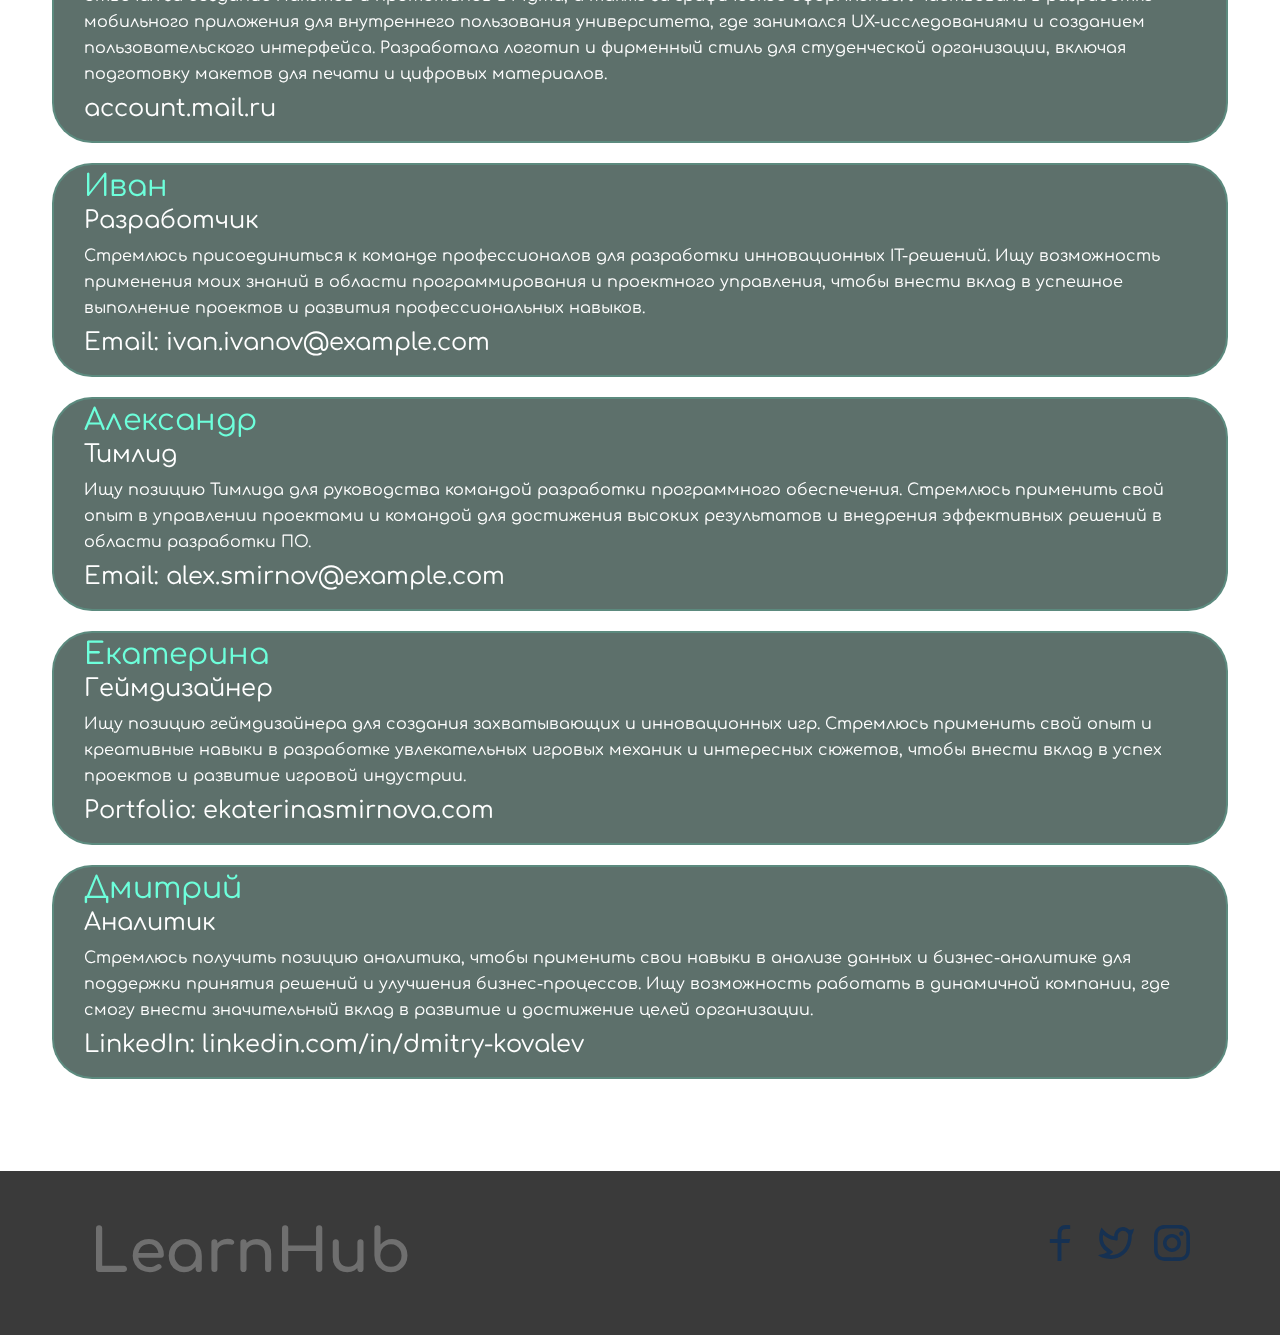
==== commit 22483412: "Фикс багов" ====
--- a/index.html
+++ b/index.html
@@ -15,7 +15,7 @@
             <a class="logo" href="#">
                 <h1>LearnHub</h1>
             </a>
-            <ul class="site-navigation">
+            <ul class="site-navigation" id = "navigation-out">
                 <li class="site-navigation-item">
                   <a href="#finding-partner-1" onclick="slowScroll('#finding-partner-1')">Найти напарников</a>
                 </li>
@@ -105,12 +105,12 @@
                 </div>
 
                 <div class="new-user" data-category="gameDesigner">
-                    <p class="name-user">Алина</p>
+                    <p class="name-user">Екатерина</p>
                     <p>Геймдизайнер</p>
                     <p class="about-me-user">Ищу позицию геймдизайнера для создания захватывающих и инновационных игр. Стремлюсь применить свой опыт и 
                         креативные навыки в разработке увлекательных игровых механик и интересных сюжетов, чтобы внести вклад в успех проектов и 
                         развитие игровой индустрии.</p>
-                    <p>Portfolio: alinasmirnova.com</p>
+                    <p>Portfolio: ekaterinasmirnova.com</p>
                 </div>
 
                 <div class="new-user" data-category="analyst">
--- a/css/style.css
+++ b/css/style.css
@@ -38,6 +38,9 @@
     padding: 0;
     margin: auto 0;
     list-style: none;
+
+    display: flex;
+    flex-wrap: wrap;
 }
 
 .site-navigation-item a {
@@ -55,6 +58,13 @@
 .site-navigation-item a:active {
     opacity: 0.3;
 }
+
+.site-navigation-name a {
+    margin-left: 45px;
+    font-size: 20px;
+    line-height: 18px;
+    color: #0F1839;
+}
   
 .search {
     width: 50px;
@@ -162,7 +172,7 @@
     list-style: none;
 }
 
-.addendum .btn{
+.addendum .btn {
     width: 200px;
     height: 45px;
     background: #fff;
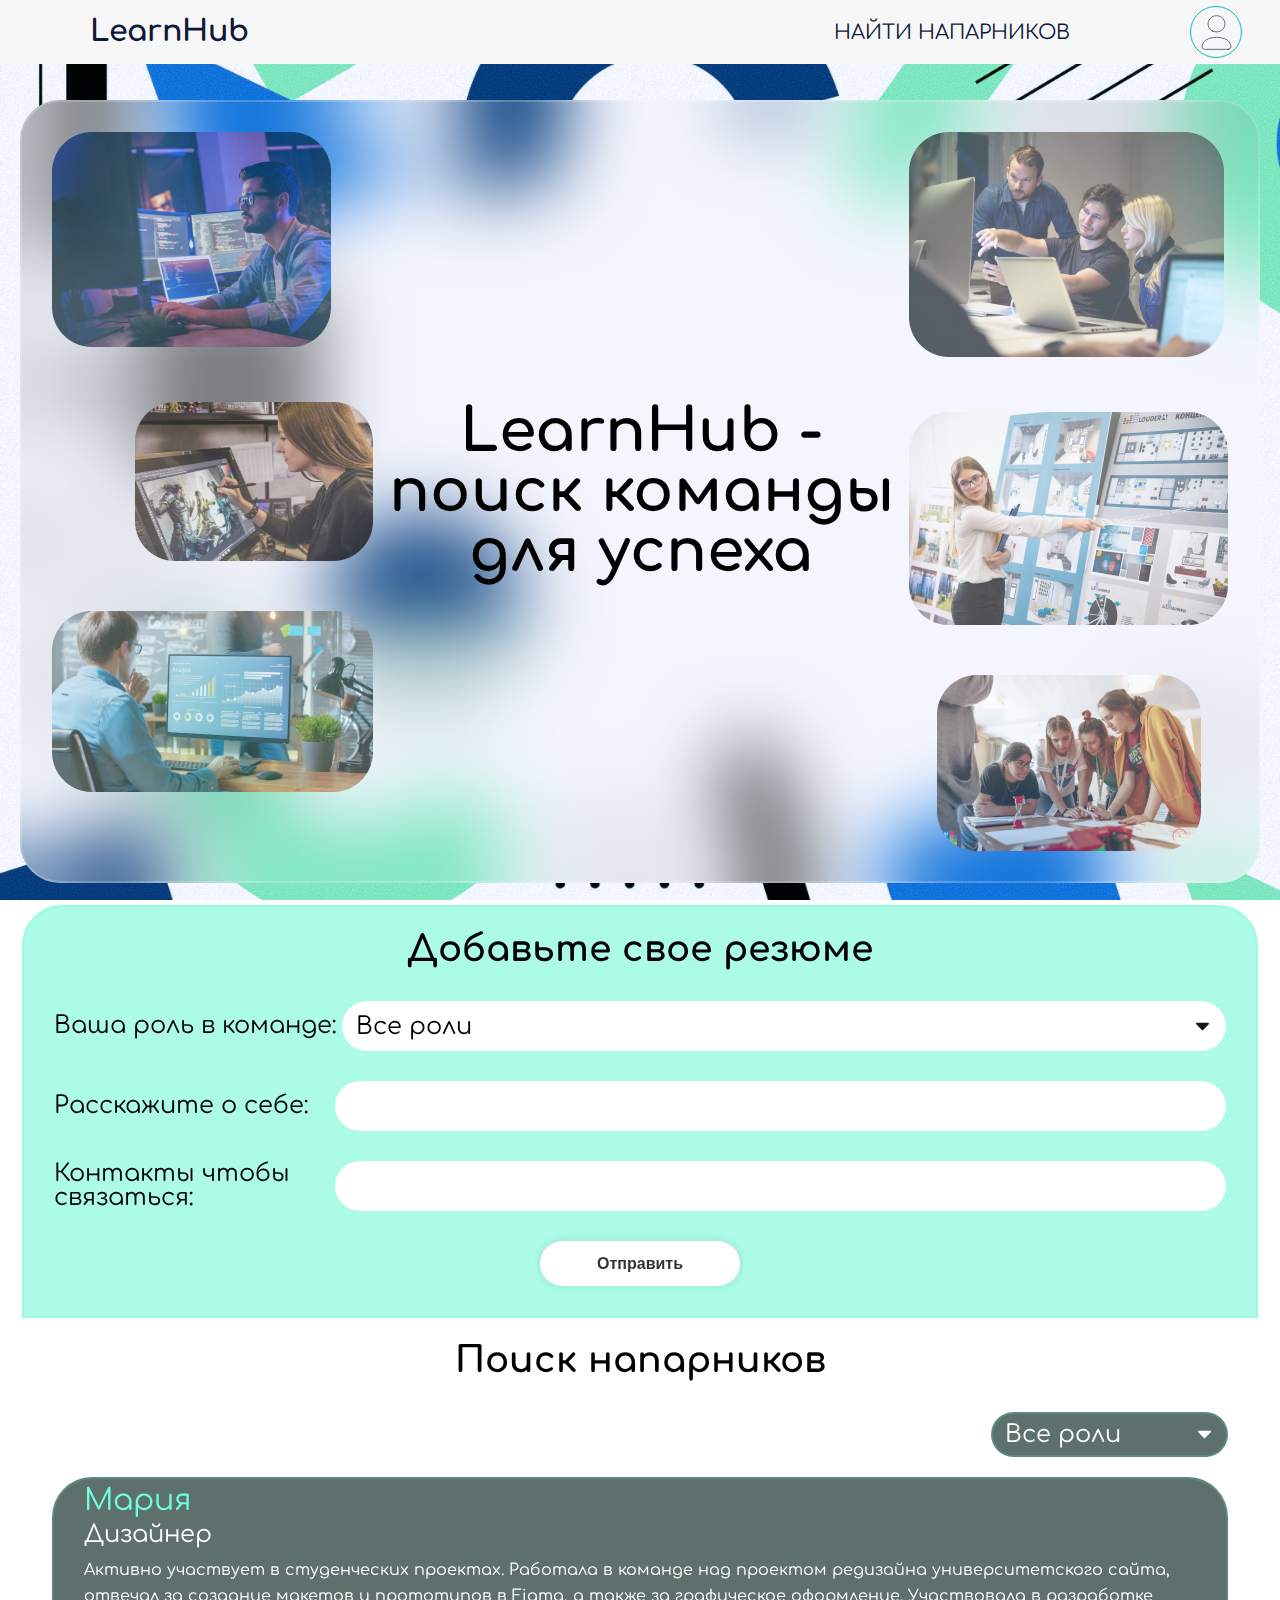
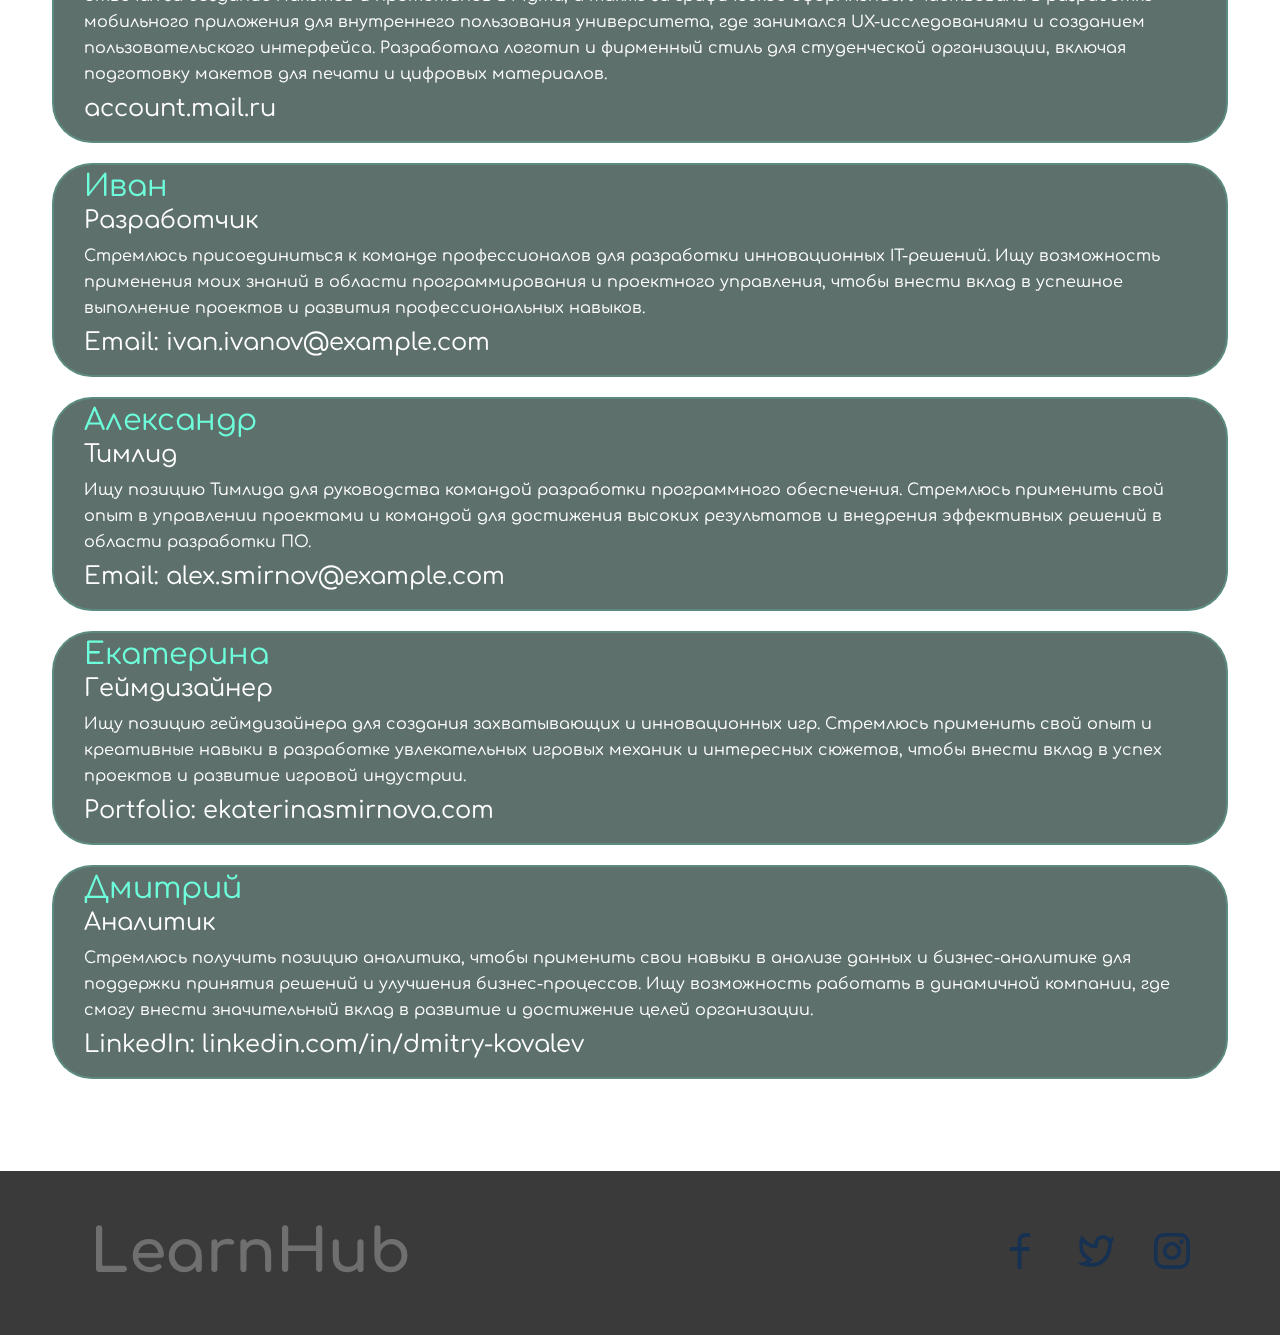
==== commit 9efd1f05: "Иконка сайта" ====
--- a/index.html
+++ b/index.html
@@ -6,6 +6,8 @@
     <link rel="preconnect" href="https://fonts.gstatic.com" crossorigin>
     <link href="https://fonts.googleapis.com/css2?family=Comfortaa:wght@300..700&display=swap" rel="stylesheet">
     <link href="css/style.css" rel="stylesheet">
+
+    <link rel="icon" href="img/collaboration.png">
 
     <title>LearnHub</title>
 </head>
--- a/css/style.css
+++ b/css/style.css
@@ -353,11 +353,12 @@
 }
 
 .social-list {
+    margin: auto 0;
     display: flex;
     justify-content: space-between;
     list-style: none;
 }
 
 .social-list-item {
-    margin-left: 20px;
+    margin-left: 40px;
 }